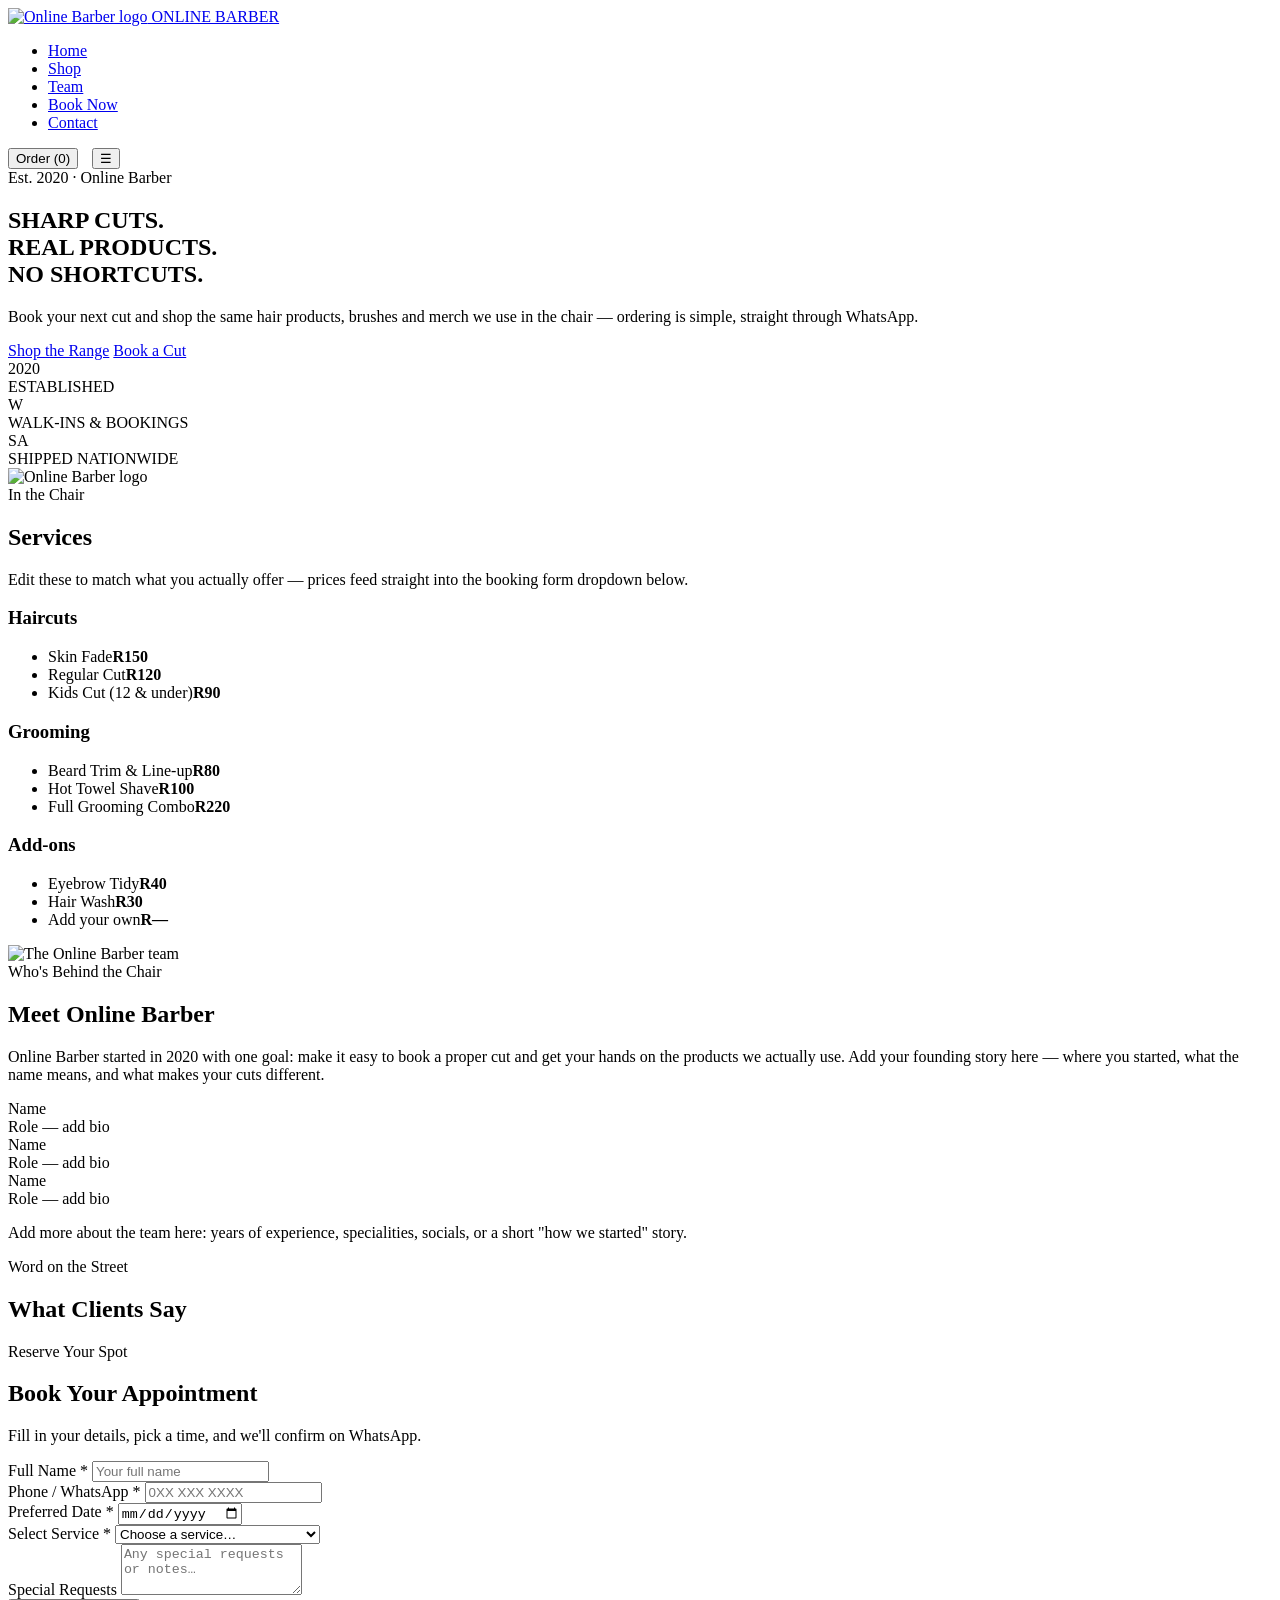
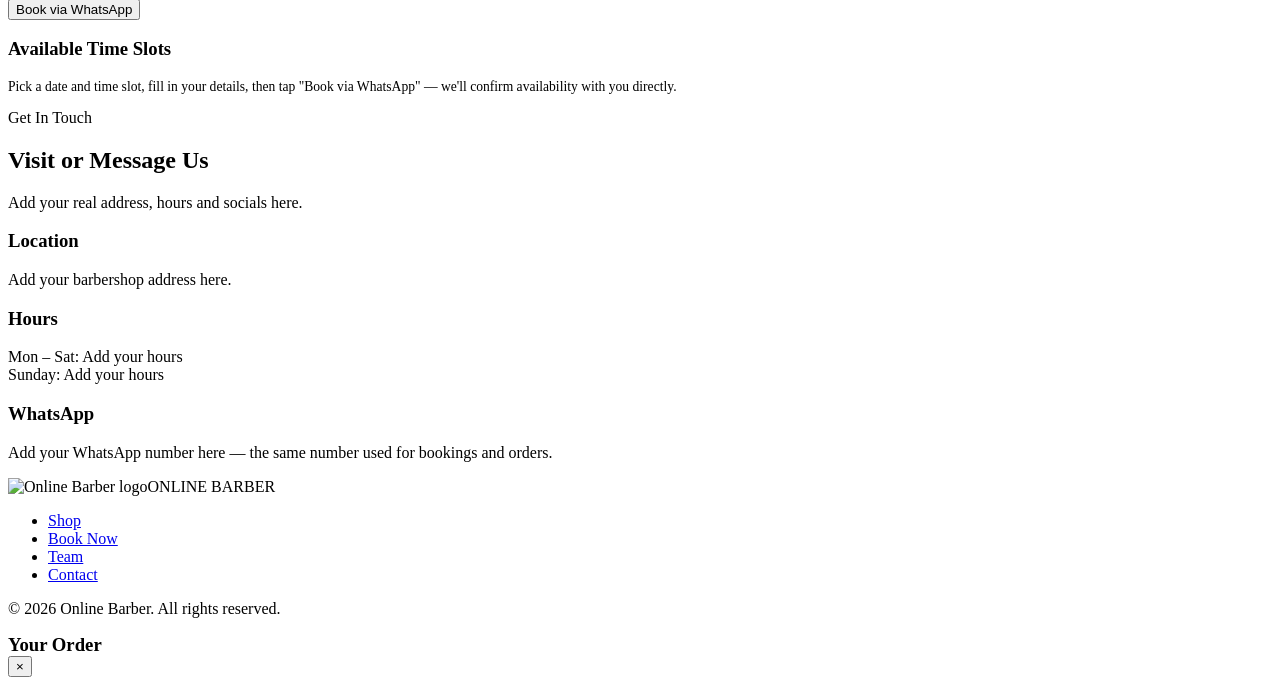
==== index.html @ d15cefd6 "Add files via upload" ====
<!DOCTYPE html>
<html lang="en">
<head>
<meta charset="UTF-8">
<meta name="viewport" content="width=device-width, initial-scale=1.0">
<title>Online Barber — Cuts, Grooming Products &amp; Merch</title>
<meta name="description" content="Online Barber — book a cut, shop hair products, brushes and merch. Est. 2020.">
<link rel="icon" href="assets/images/online-barber-logo.webp">
<link rel="preconnect" href="https://fonts.googleapis.com">
<link href="https://fonts.googleapis.com/css2?family=Bebas+Neue&family=Oswald:wght@400;500;600&family=Inter:wght@400;500&display=swap" rel="stylesheet">
<link rel="stylesheet" href="assets/css/style.css">
</head>
<body>

<!-- NAV -->
<nav class="navbar">
  <div class="wrap">
    <a href="index.html" class="brand">
      <img src="assets/images/online-barber-logo.webp" alt="Online Barber logo">
      ONLINE BARBER
    </a>
    <ul class="nav-links" id="navLinks">
      <li><a href="index.html#home">Home</a></li>
      <li><a href="shop.html">Shop</a></li>
      <li><a href="index.html#team">Team</a></li>
      <li><a href="index.html#booking">Book Now</a></li>
      <li><a href="index.html#contact">Contact</a></li>
    </ul>
    <div style="display:flex; align-items:center; gap:14px;">
      <button class="nav-cart" id="openCartBtn">Order (<span class="cart-count">0</span>)</button>
      <button class="nav-toggle" id="navToggle" aria-label="Menu">☰</button>
    </div>
  </div>
</nav>

<!-- HERO -->
<section id="home" class="hero">
  <div class="wrap">
    <div class="hero-copy">
      <span class="eyebrow">Est. 2020 · Online Barber</span>
      <h1>SHARP CUTS.<br>REAL PRODUCTS.<br>NO SHORTCUTS.</h1>
      <p class="lead">Book your next cut and shop the same hair products, brushes and merch we use in the chair — ordering is simple, straight through WhatsApp.</p>
      <div class="hero-actions">
        <a href="shop.html" class="btn btn-primary">Shop the Range</a>
        <a href="#booking" class="btn">Book a Cut</a>
      </div>
      <div class="hero-badge-row">
        <div class="hero-badge"><div class="num">2020</div>ESTABLISHED</div>
        <div class="hero-badge"><div class="num">W</div>WALK-INS &amp; BOOKINGS</div>
        <div class="hero-badge"><div class="num">SA</div>SHIPPED NATIONWIDE</div>
      </div>
    </div>
    <div class="hero-visual">
      <img src="assets/images/online-barber-logo.webp" alt="Online Barber logo">
    </div>
  </div>
</section>

<div class="pole-divider"></div>

<!-- SERVICES -->
<section id="services">
  <div class="wrap">
    <div class="section-head">
      <span class="eyebrow">In the Chair</span>
      <h2>Services</h2>
      <p>Edit these to match what you actually offer — prices feed straight into the booking form dropdown below.</p>
    </div>
    <div class="card-grid">
      <div class="service-card">
        <h3>Haircuts</h3>
        <ul>
          <li><span>Skin Fade</span><strong>R150</strong></li>
          <li><span>Regular Cut</span><strong>R120</strong></li>
          <li><span>Kids Cut (12 &amp; under)</span><strong>R90</strong></li>
        </ul>
      </div>
      <div class="service-card">
        <h3>Grooming</h3>
        <ul>
          <li><span>Beard Trim &amp; Line-up</span><strong>R80</strong></li>
          <li><span>Hot Towel Shave</span><strong>R100</strong></li>
          <li><span>Full Grooming Combo</span><strong>R220</strong></li>
        </ul>
      </div>
      <div class="service-card">
        <h3>Add-ons</h3>
        <ul>
          <li><span>Eyebrow Tidy</span><strong>R40</strong></li>
          <li><span>Hair Wash</span><strong>R30</strong></li>
          <li><span>Add your own</span><strong>R—</strong></li>
        </ul>
      </div>
    </div>
  </div>
</section>

<div class="pole-divider thin"></div>

<!-- ABOUT / TEAM -->
<section id="team">
  <div class="wrap">
    <div class="team-grid">
      <div class="team-photo-wrap">
        <img src="assets/images/team-photo.jpg" alt="The Online Barber team">
      </div>
      <div>
        <span class="eyebrow">Who's Behind the Chair</span>
        <h2>Meet Online Barber</h2>
        <p>Online Barber started in 2020 with one goal: make it easy to book a proper cut and get your hands on the products we actually use. Add your founding story here — where you started, what the name means, and what makes your cuts different.</p>
        <div class="founder-slots">
          <div class="founder-slot">Name<br>Role — add bio</div>
          <div class="founder-slot">Name<br>Role — add bio</div>
          <div class="founder-slot">Name<br>Role — add bio</div>
        </div>
        <p class="team-note">Add more about the team here: years of experience, specialities, socials, or a short "how we started" story.</p>
      </div>
    </div>
  </div>
</section>

<div class="pole-divider"></div>

<!-- TESTIMONIALS -->
<section id="testimonials">
  <div class="wrap">
    <div class="section-head center">
      <span class="eyebrow">Word on the Street</span>
      <h2>What Clients Say</h2>
    </div>
    <div class="card-grid" id="testimonialGrid"></div>
  </div>
</section>

<!-- BOOKING -->
<section id="booking" class="booking">
  <div class="wrap">
    <div class="section-head center">
      <span class="eyebrow">Reserve Your Spot</span>
      <h2>Book Your Appointment</h2>
      <p>Fill in your details, pick a time, and we'll confirm on WhatsApp.</p>
    </div>
    <div class="booking-form-container">
      <form id="bookingForm" class="booking-form">
        <div class="form-row">
          <label for="name">Full Name *</label>
          <input type="text" id="name" name="name" placeholder="Your full name" required>
        </div>
        <div class="two-col">
          <div class="form-row">
            <label for="phone">Phone / WhatsApp *</label>
            <input type="tel" id="phone" name="phone" placeholder="0XX XXX XXXX" required>
          </div>
          <div class="form-row">
            <label for="date">Preferred Date *</label>
            <input type="date" id="date" name="date" required>
          </div>
        </div>
        <div class="form-row">
          <label for="service">Select Service *</label>
          <select id="service" name="service" required>
            <option value="">Choose a service…</option>
            <option value="skin-fade">Skin Fade — R150</option>
            <option value="regular-cut">Regular Cut — R120</option>
            <option value="kids-cut">Kids Cut — R90</option>
            <option value="beard-trim">Beard Trim &amp; Line-up — R80</option>
            <option value="hot-towel-shave">Hot Towel Shave — R100</option>
            <option value="full-grooming">Full Grooming Combo — R220</option>
          </select>
        </div>
        <div class="form-row">
          <label for="notes">Special Requests</label>
          <textarea id="notes" name="notes" rows="3" placeholder="Any special requests or notes…"></textarea>
        </div>
        <button type="submit" class="btn btn-primary btn-block">Book via WhatsApp</button>
      </form>

      <div>
        <h3>Available Time Slots</h3>
        <div id="slotsContainer" class="slots-grid"></div>
        <p style="font-size:0.85rem; color:var(--smoke); margin-top:16px;">Pick a date and time slot, fill in your details, then tap "Book via WhatsApp" — we'll confirm availability with you directly.</p>
      </div>
    </div>
  </div>
</section>

<div class="pole-divider thin"></div>

<!-- CONTACT -->
<section id="contact">
  <div class="wrap">
    <div class="section-head center">
      <span class="eyebrow">Get In Touch</span>
      <h2>Visit or Message Us</h2>
      <p>Add your real address, hours and socials here.</p>
    </div>
    <div class="card-grid">
      <div class="service-card">
        <h3>Location</h3>
        <p>Add your barbershop address here.</p>
      </div>
      <div class="service-card">
        <h3>Hours</h3>
        <p>Mon – Sat: Add your hours<br>Sunday: Add your hours</p>
      </div>
      <div class="service-card">
        <h3>WhatsApp</h3>
        <p>Add your WhatsApp number here — the same number used for bookings and orders.</p>
      </div>
    </div>
  </div>
</section>

<footer>
  <div class="wrap">
    <div class="footer-grid">
      <div class="brand"><img src="assets/images/online-barber-logo.webp" alt="Online Barber logo" style="height:34px;width:34px;">ONLINE BARBER</div>
      <ul class="nav-links" style="position:static;">
        <li><a href="shop.html">Shop</a></li>
        <li><a href="#booking">Book Now</a></li>
        <li><a href="#team">Team</a></li>
        <li><a href="#contact">Contact</a></li>
      </ul>
    </div>
    <p class="footer-copy">© 2026 Online Barber. All rights reserved.</p>
  </div>
</footer>

<!-- CART DRAWER (shared across pages) -->
<div class="cart-overlay" id="cartOverlay"></div>
<div class="cart-drawer" id="cartDrawer">
  <div class="cart-header">
    <h3 style="margin:0;">Your Order</h3>
    <button class="cart-close" id="cartCloseBtn">&times;</button>
  </div>
  <div class="cart-items" id="cartItems"></div>
  <div class="cart-footer" id="cartFooter" style="display:none;">
    <div class="cart-total"><span>Total</span><span id="cartTotalValue">R0</span></div>
    <button class="btn btn-primary btn-block" id="checkoutBtn">Send Order via WhatsApp</button>
  </div>
</div>

<script src="assets/js/cart.js"></script>
<script src="assets/js/booking.js"></script>
<script src="assets/js/testimonials.js"></script>
</body>
</html>
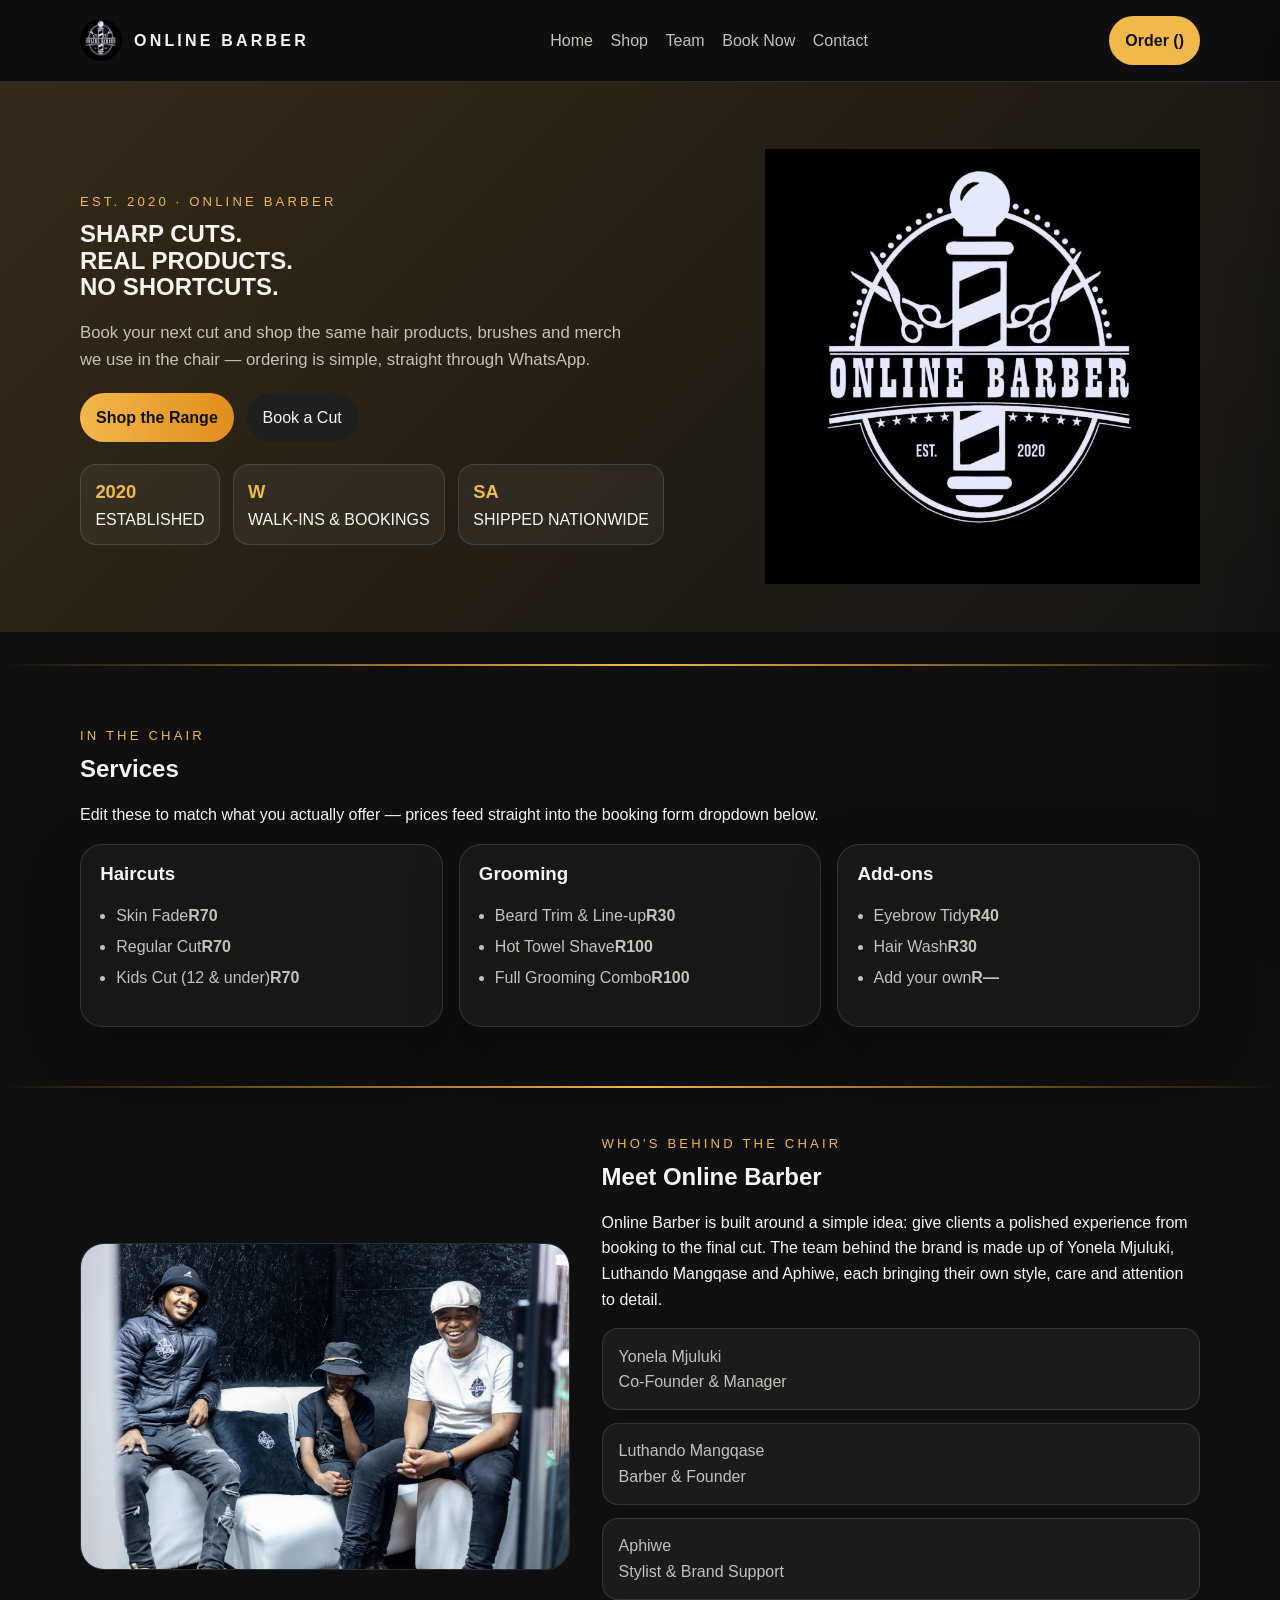
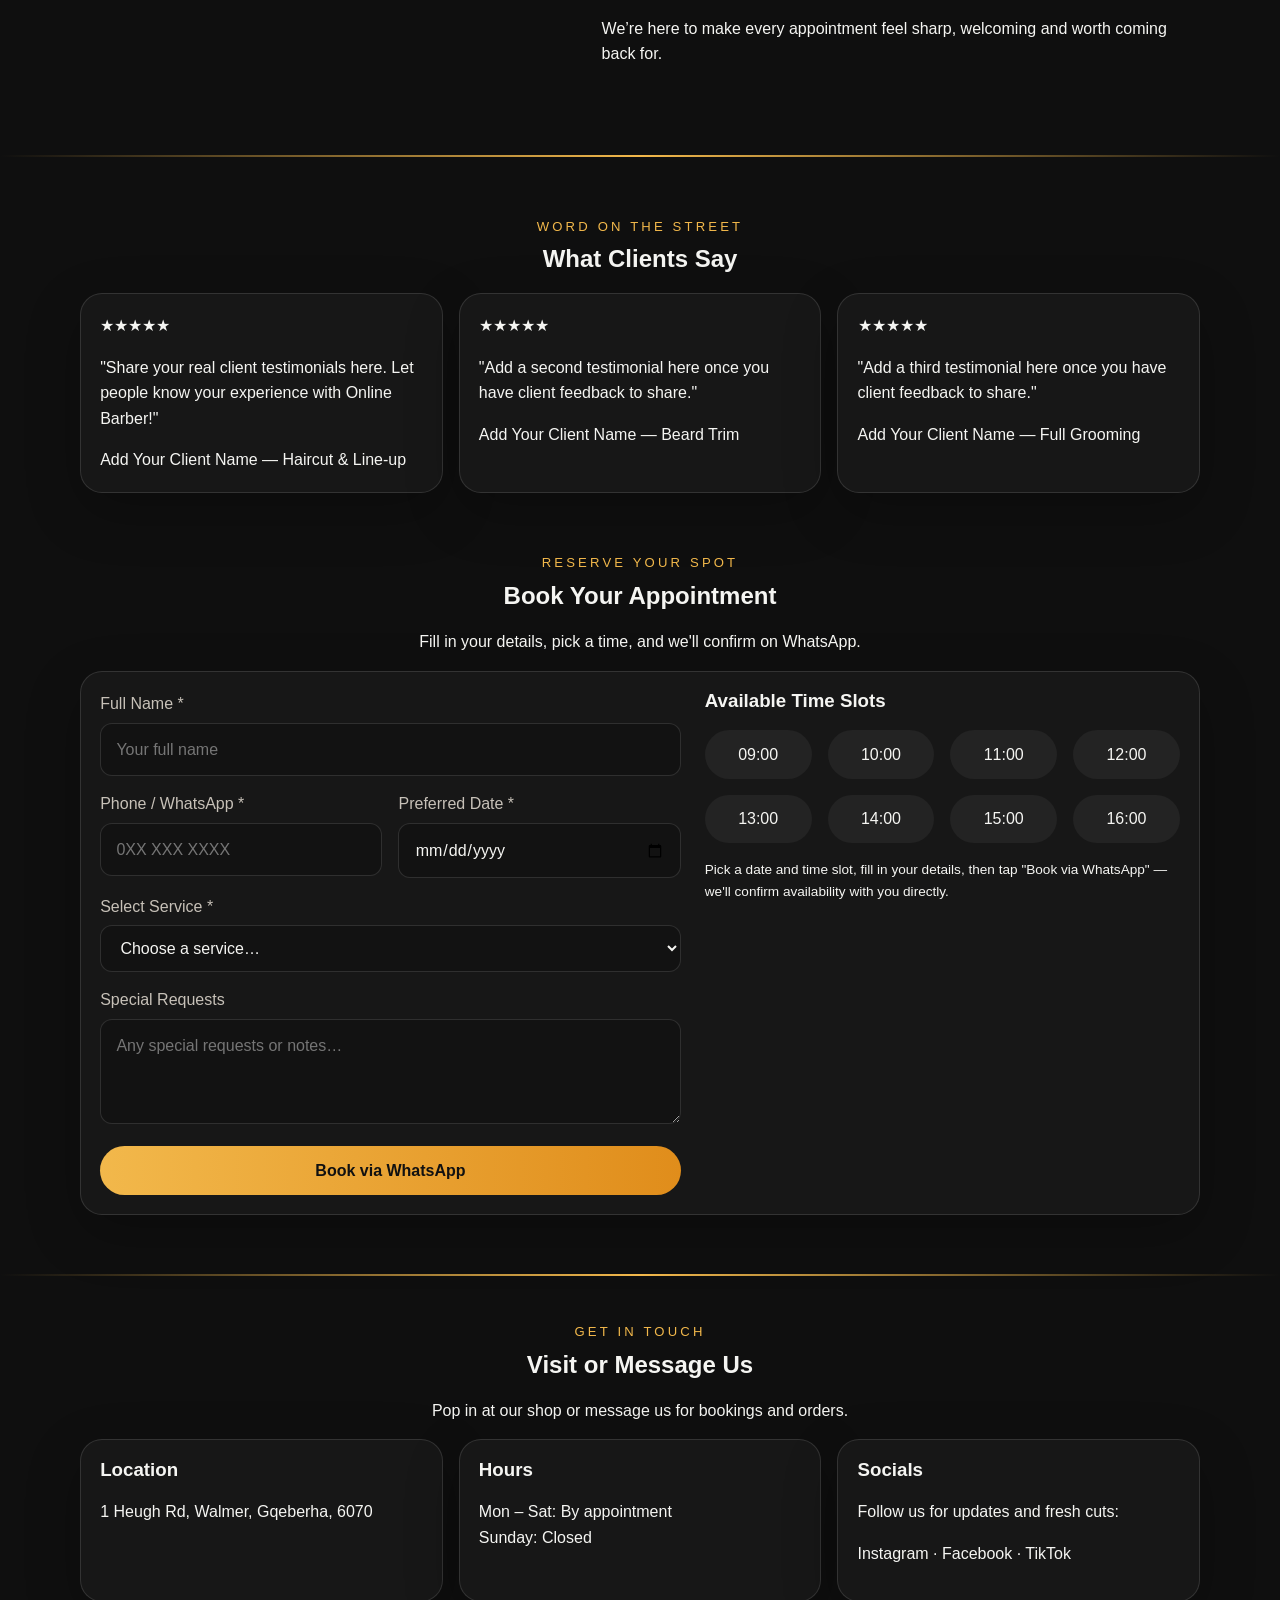
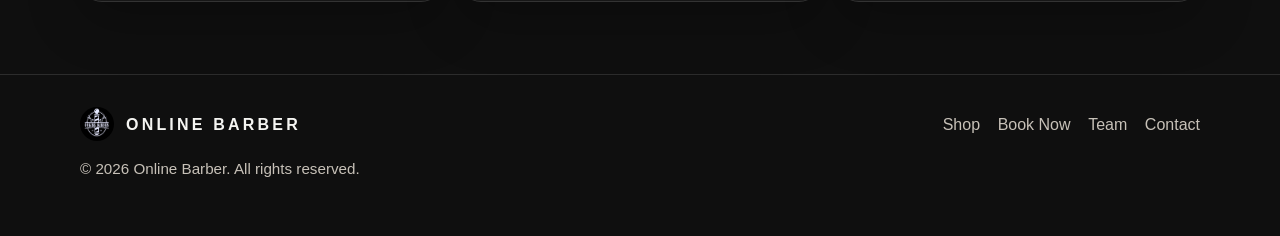
==== commit 525f220b: "Add booking flow and publish site assets" ====
--- a/index.html
+++ b/index.html
@@ -5,26 +5,26 @@
 <meta name="viewport" content="width=device-width, initial-scale=1.0">
 <title>Online Barber — Cuts, Grooming Products &amp; Merch</title>
 <meta name="description" content="Online Barber — book a cut, shop hair products, brushes and merch. Est. 2020.">
-<link rel="icon" href="assets/images/online-barber-logo.webp">
+<link rel="icon" href="./assets/images/online-barber-logo.webp">
 <link rel="preconnect" href="https://fonts.googleapis.com">
 <link href="https://fonts.googleapis.com/css2?family=Bebas+Neue&family=Oswald:wght@400;500;600&family=Inter:wght@400;500&display=swap" rel="stylesheet">
-<link rel="stylesheet" href="assets/css/style.css">
+<link rel="stylesheet" href="./assets/css/style.css">
 </head>
 <body>
 
 <!-- NAV -->
 <nav class="navbar">
   <div class="wrap">
-    <a href="index.html" class="brand">
-      <img src="assets/images/online-barber-logo.webp" alt="Online Barber logo">
+    <a href="./index.html" class="brand">
+      <img src="./assets/images/online-barber-logo.webp" alt="Online Barber logo">
       ONLINE BARBER
     </a>
     <ul class="nav-links" id="navLinks">
-      <li><a href="index.html#home">Home</a></li>
-      <li><a href="shop.html">Shop</a></li>
-      <li><a href="index.html#team">Team</a></li>
-      <li><a href="index.html#booking">Book Now</a></li>
-      <li><a href="index.html#contact">Contact</a></li>
+      <li><a href="./index.html#home">Home</a></li>
+      <li><a href="./shop.html">Shop</a></li>
+      <li><a href="./index.html#team">Team</a></li>
+      <li><a href="./index.html#booking">Book Now</a></li>
+      <li><a href="./index.html#contact">Contact</a></li>
     </ul>
     <div style="display:flex; align-items:center; gap:14px;">
       <button class="nav-cart" id="openCartBtn">Order (<span class="cart-count">0</span>)</button>
@@ -41,7 +41,7 @@
       <h1>SHARP CUTS.<br>REAL PRODUCTS.<br>NO SHORTCUTS.</h1>
       <p class="lead">Book your next cut and shop the same hair products, brushes and merch we use in the chair — ordering is simple, straight through WhatsApp.</p>
       <div class="hero-actions">
-        <a href="shop.html" class="btn btn-primary">Shop the Range</a>
+        <a href="./shop.html" class="btn btn-primary">Shop the Range</a>
         <a href="#booking" class="btn">Book a Cut</a>
       </div>
       <div class="hero-badge-row">
@@ -51,7 +51,7 @@
       </div>
     </div>
     <div class="hero-visual">
-      <img src="assets/images/online-barber-logo.webp" alt="Online Barber logo">
+      <img src="./assets/images/online-barber-logo.webp" alt="Online Barber logo">
     </div>
   </div>
 </section>
@@ -70,17 +70,17 @@
       <div class="service-card">
         <h3>Haircuts</h3>
         <ul>
-          <li><span>Skin Fade</span><strong>R150</strong></li>
-          <li><span>Regular Cut</span><strong>R120</strong></li>
-          <li><span>Kids Cut (12 &amp; under)</span><strong>R90</strong></li>
+          <li><span>Skin Fade</span><strong>R70</strong></li>
+          <li><span>Regular Cut</span><strong>R70</strong></li>
+          <li><span>Kids Cut (12 &amp; under)</span><strong>R70</strong></li>
         </ul>
       </div>
       <div class="service-card">
         <h3>Grooming</h3>
         <ul>
-          <li><span>Beard Trim &amp; Line-up</span><strong>R80</strong></li>
+          <li><span>Beard Trim &amp; Line-up</span><strong>R30</strong></li>
           <li><span>Hot Towel Shave</span><strong>R100</strong></li>
-          <li><span>Full Grooming Combo</span><strong>R220</strong></li>
+          <li><span>Full Grooming Combo</span><strong>R100</strong></li>
         </ul>
       </div>
       <div class="service-card">
@@ -102,18 +102,18 @@
   <div class="wrap">
     <div class="team-grid">
       <div class="team-photo-wrap">
-        <img src="assets/images/team-photo.jpg" alt="The Online Barber team">
+        <img src="./assets/images/team-photo.jpg" alt="The Online Barber team">
       </div>
       <div>
         <span class="eyebrow">Who's Behind the Chair</span>
         <h2>Meet Online Barber</h2>
-        <p>Online Barber started in 2020 with one goal: make it easy to book a proper cut and get your hands on the products we actually use. Add your founding story here — where you started, what the name means, and what makes your cuts different.</p>
+        <p>Online Barber is built around a simple idea: give clients a polished experience from booking to the final cut. The team behind the brand is made up of Yonela Mjuluki, Luthando Mangqase and Aphiwe, each bringing their own style, care and attention to detail.</p>
         <div class="founder-slots">
-          <div class="founder-slot">Name<br>Role — add bio</div>
-          <div class="founder-slot">Name<br>Role — add bio</div>
-          <div class="founder-slot">Name<br>Role — add bio</div>
-        </div>
-        <p class="team-note">Add more about the team here: years of experience, specialities, socials, or a short "how we started" story.</p>
+          <div class="founder-slot">Yonela Mjuluki<br>Co-Founder &amp; Manager</div>
+          <div class="founder-slot">Luthando Mangqase<br>Barber &amp; Founder</div>
+          <div class="founder-slot">Aphiwe<br>Stylist &amp; Brand Support</div>
+        </div>
+        <p class="team-note">We’re here to make every appointment feel sharp, welcoming and worth coming back for.</p>
       </div>
     </div>
   </div>
@@ -160,12 +160,12 @@
           <label for="service">Select Service *</label>
           <select id="service" name="service" required>
             <option value="">Choose a service…</option>
-            <option value="skin-fade">Skin Fade — R150</option>
-            <option value="regular-cut">Regular Cut — R120</option>
-            <option value="kids-cut">Kids Cut — R90</option>
-            <option value="beard-trim">Beard Trim &amp; Line-up — R80</option>
+            <option value="skin-fade">Skin Fade — R70</option>
+            <option value="regular-cut">Regular Cut — R70</option>
+            <option value="kids-cut">Kids Cut — R70</option>
+            <option value="beard-trim">Beard Trim &amp; Line-up — R30</option>
             <option value="hot-towel-shave">Hot Towel Shave — R100</option>
-            <option value="full-grooming">Full Grooming Combo — R220</option>
+            <option value="full-grooming">Full Grooming Combo — R100</option>
           </select>
         </div>
         <div class="form-row">
@@ -192,20 +192,21 @@
     <div class="section-head center">
       <span class="eyebrow">Get In Touch</span>
       <h2>Visit or Message Us</h2>
-      <p>Add your real address, hours and socials here.</p>
+      <p>Pop in at our shop or message us for bookings and orders.</p>
     </div>
     <div class="card-grid">
       <div class="service-card">
         <h3>Location</h3>
-        <p>Add your barbershop address here.</p>
+        <p>1 Heugh Rd, Walmer, Gqeberha, 6070</p>
       </div>
       <div class="service-card">
         <h3>Hours</h3>
-        <p>Mon – Sat: Add your hours<br>Sunday: Add your hours</p>
-      </div>
-      <div class="service-card">
-        <h3>WhatsApp</h3>
-        <p>Add your WhatsApp number here — the same number used for bookings and orders.</p>
+        <p>Mon – Sat: By appointment<br>Sunday: Closed</p>
+      </div>
+      <div class="service-card">
+        <h3>Socials</h3>
+        <p>Follow us for updates and fresh cuts:</p>
+        <p><a href="#" target="_blank" rel="noopener noreferrer">Instagram</a> · <a href="#" target="_blank" rel="noopener noreferrer">Facebook</a> · <a href="#" target="_blank" rel="noopener noreferrer">TikTok</a></p>
       </div>
     </div>
   </div>
@@ -214,9 +215,11 @@
 <footer>
   <div class="wrap">
     <div class="footer-grid">
-      <div class="brand"><img src="assets/images/online-barber-logo.webp" alt="Online Barber logo" style="height:34px;width:34px;">ONLINE BARBER</div>
+      <div class="brand">
+        <img src="./assets/images/online-barber-logo.webp" alt="Online Barber logo" style="height:34px;width:34px;">ONLINE BARBER
+      </div>
       <ul class="nav-links" style="position:static;">
-        <li><a href="shop.html">Shop</a></li>
+        <li><a href="./shop.html">Shop</a></li>
         <li><a href="#booking">Book Now</a></li>
         <li><a href="#team">Team</a></li>
         <li><a href="#contact">Contact</a></li>
@@ -240,8 +243,8 @@
   </div>
 </div>
 
-<script src="assets/js/cart.js"></script>
-<script src="assets/js/booking.js"></script>
-<script src="assets/js/testimonials.js"></script>
+<script src="./assets/js/cart.js"></script>
+<script src="./assets/js/booking.js"></script>
+<script src="./assets/js/testimonials.js"></script>
 </body>
 </html>
--- a/assets/css/style.css
+++ b/assets/css/style.css
@@ -0,0 +1,204 @@
+:root {
+  --bg: #0f0f0f;
+  --panel: #171717;
+  --panel-2: #1f1f1f;
+  --text: #f5f5f2;
+  --muted: #c7c1b8;
+  --accent: #f2b84b;
+  --accent-2: #e08d1b;
+  --line: rgba(255,255,255,0.12);
+  --shadow: 0 18px 55px rgba(0,0,0,0.24);
+}
+
+* { box-sizing: border-box; }
+body {
+  margin: 0;
+  font-family: Inter, Arial, sans-serif;
+  background: var(--bg);
+  color: var(--text);
+  line-height: 1.6;
+}
+a { color: inherit; text-decoration: none; }
+img { max-width: 100%; display: block; }
+button, input, select, textarea {
+  font: inherit;
+}
+.wrap {
+  width: min(1120px, calc(100% - 2rem));
+  margin: 0 auto;
+}
+.navbar {
+  position: sticky;
+  top: 0;
+  z-index: 20;
+  background: rgba(15,15,15,0.95);
+  border-bottom: 1px solid var(--line);
+  backdrop-filter: blur(10px);
+}
+.navbar .wrap {
+  display: flex;
+  align-items: center;
+  justify-content: space-between;
+  gap: 1rem;
+  padding: 1rem 0;
+}
+.brand {
+  display: inline-flex;
+  align-items: center;
+  gap: 0.75rem;
+  font-weight: 700;
+  letter-spacing: 0.2em;
+}
+.brand img {
+  width: 42px;
+  height: 42px;
+  border-radius: 50%;
+}
+.nav-links {
+  display: flex;
+  gap: 1.1rem;
+  list-style: none;
+  padding: 0;
+  margin: 0;
+}
+.nav-links a { color: var(--muted); }
+.nav-links a:hover { color: var(--text); }
+.nav-cart, .nav-toggle, .btn, .slot-btn, .shop-tab, .size-chip, .cart-close, .cart-remove {
+  border: 0;
+  cursor: pointer;
+}
+.nav-cart, .btn, .slot-btn, .shop-tab, .size-chip {
+  background: var(--panel-2);
+  color: var(--text);
+  border-radius: 999px;
+  padding: 0.72rem 1rem;
+}
+.nav-cart { background: var(--accent); color: #111; font-weight: 700; }
+.nav-toggle { display: none; background: transparent; color: var(--text); font-size: 1.25rem; }
+.hero {
+  padding: 4.2rem 0 3rem;
+  background: linear-gradient(135deg, rgba(242,184,75,0.16), rgba(255,255,255,0.02));
+}
+.hero .wrap {
+  display: grid;
+  grid-template-columns: 1.2fr 0.8fr;
+  gap: 2rem;
+  align-items: center;
+}
+.eyebrow {
+  display: inline-block;
+  text-transform: uppercase;
+  letter-spacing: 0.24em;
+  color: var(--accent);
+  font-size: 0.82rem;
+  margin-bottom: 0.6rem;
+}
+h1, h2, h3 { line-height: 1.1; margin-top: 0; }
+.lead { font-size: 1.05rem; color: var(--muted); max-width: 60ch; }
+.hero-actions {
+  display: flex;
+  flex-wrap: wrap;
+  gap: 0.8rem;
+  margin: 1.2rem 0 1.4rem;
+}
+.btn-primary { background: linear-gradient(90deg, var(--accent), var(--accent-2)); color: #111; font-weight: 700; }
+.hero-badge-row {
+  display: flex;
+  flex-wrap: wrap;
+  gap: 0.8rem;
+}
+.hero-badge {
+  background: rgba(255,255,255,0.05);
+  border: 1px solid var(--line);
+  border-radius: 16px;
+  padding: 0.75rem 0.9rem;
+  min-width: 120px;
+}
+.hero-badge .num { font-size: 1.15rem; font-weight: 700; color: var(--accent); }
+.pole-divider {
+  height: 2px;
+  background: linear-gradient(90deg, transparent, var(--accent), transparent);
+  margin: 2rem 0 2.5rem;
+}
+.pole-divider.thin { margin: 1.2rem 0 1.6rem; }
+section { padding: 1rem 0 2.5rem; }
+.section-head.center { text-align: center; }
+.card-grid, .shop-tabs, .slots-grid {
+  display: grid;
+  gap: 1rem;
+}
+.card-grid { grid-template-columns: repeat(3, minmax(0,1fr)); }
+.service-card, .testimonial-card, .product-card, .booking-form-container, .cart-drawer {
+  background: var(--panel);
+  border: 1px solid var(--line);
+  border-radius: 22px;
+  padding: 1.2rem;
+  box-shadow: var(--shadow);
+}
+.service-card ul { padding-left: 1rem; color: var(--muted); }
+.service-card li { margin-bottom: 0.35rem; }
+.team-grid { display: grid; grid-template-columns: 0.9fr 1.1fr; gap: 2rem; align-items: center; }
+.team-photo-wrap img { border-radius: 24px; border: 1px solid var(--line); }
+.founder-slots { display: grid; gap: 0.8rem; margin: 1rem 0; }
+.founder-slot { background: rgba(255,255,255,0.05); border: 1px solid var(--line); border-radius: 16px; padding: 0.9rem 1rem; color: var(--muted); }
+.booking-form-container { display: grid; grid-template-columns: 1.1fr 0.9fr; gap: 1.5rem; }
+.booking-form .form-row { margin-bottom: 0.95rem; }
+.booking-form label { display: block; margin-bottom: 0.4rem; color: var(--muted); }
+.booking-form input, .booking-form select, .booking-form textarea {
+  width: 100%;
+  padding: 0.8rem 0.95rem;
+  border-radius: 12px;
+  border: 1px solid var(--line);
+  background: #121212;
+  color: var(--text);
+}
+.two-col { display: grid; grid-template-columns: 1fr 1fr; gap: 1rem; }
+.btn-block { display: block; width: 100%; }
+.btn-sm { padding: 0.6rem 0.9rem; }
+.slots-grid { grid-template-columns: repeat(4, minmax(0,1fr)); }
+.slot-btn { background: rgba(255,255,255,0.05); color: var(--text); }
+.slot-btn.selected, .shop-tab.active, .size-chip.active { background: var(--accent); color: #111; }
+.shop-tabs { grid-template-columns: repeat(3, minmax(0,1fr)); margin-bottom: 1rem; }
+.product-card { display: flex; flex-direction: column; gap: 0.8rem; }
+.product-media img { border-radius: 16px; aspect-ratio: 1/1; object-fit: cover; }
+.stock-tag { display: inline-block; width: max-content; padding: 0.35rem 0.6rem; border-radius: 999px; background: rgba(255,255,255,0.08); font-size: 0.8rem; color: var(--muted); }
+.stock-tag.out { background: rgba(255,0,0,0.16); color: #ff9b9b; }
+.product-name { font-weight: 700; font-size: 1.1rem; }
+.product-desc { color: var(--muted); margin: 0; }
+.size-row { display: flex; flex-wrap: wrap; gap: 0.4rem; }
+.size-chip { padding: 0.45rem 0.65rem; background: rgba(255,255,255,0.08); }
+.product-price { font-weight: 700; color: var(--accent); font-size: 1.1rem; }
+.cart-overlay {
+  position: fixed; inset: 0; background: rgba(0,0,0,0.45); opacity: 0; pointer-events: none; transition: opacity .2s ease;
+}
+.cart-overlay.open { opacity: 1; pointer-events: auto; }
+.cart-drawer {
+  position: fixed; top: 0; right: 0; width: min(420px, 100%); height: 100%; border-radius: 0; transform: translateX(100%); transition: transform .2s ease; z-index: 40;
+}
+.cart-drawer.open { transform: translateX(0); }
+.cart-header { display: flex; justify-content: space-between; align-items: center; margin-bottom: 0.8rem; }
+.cart-close { background: none; color: var(--text); font-size: 1.35rem; }
+.cart-item { display: flex; gap: 0.8rem; align-items: center; margin-bottom: 0.8rem; padding-bottom: 0.8rem; border-bottom: 1px solid var(--line); }
+.cart-item img { width: 70px; height: 70px; object-fit: cover; border-radius: 12px; }
+.cart-item-name { font-weight: 700; }
+.cart-item-meta { color: var(--muted); font-size: 0.95rem; }
+.cart-remove { background: none; color: var(--accent); padding: 0; margin-top: 0.35rem; }
+.cart-total { display: flex; justify-content: space-between; margin: 1rem 0; font-weight: 700; }
+.toast {
+  position: fixed; bottom: 1.1rem; left: 50%; transform: translateX(-50%) translateY(100%); opacity: 0; pointer-events: none; background: #121212; color: var(--text); border: 1px solid var(--line); padding: 0.8rem 1rem; border-radius: 999px; transition: all .2s ease; z-index: 50;
+}
+.toast.show { opacity: 1; transform: translateX(-50%) translateY(0); }
+footer { padding: 2rem 0 2.5rem; border-top: 1px solid var(--line); margin-top: 2rem; }
+.footer-grid { display: flex; justify-content: space-between; align-items: center; gap: 1rem; }
+.footer-copy { color: var(--muted); font-size: 0.95rem; }
+@media (max-width: 900px) {
+  .hero .wrap, .team-grid, .booking-form-container, .card-grid { grid-template-columns: 1fr; }
+  .two-col { grid-template-columns: 1fr; }
+}
+@media (max-width: 700px) {
+  .nav-links { display: none; }
+  .nav-toggle { display: block; }
+  .nav-links.open { display: flex; position: absolute; top: 100%; right: 1rem; flex-direction: column; background: var(--panel); padding: 1rem; border: 1px solid var(--line); border-radius: 16px; }
+  .slots-grid, .shop-tabs { grid-template-columns: 1fr 1fr; }
+  .footer-grid { flex-direction: column; align-items: flex-start; }
+}
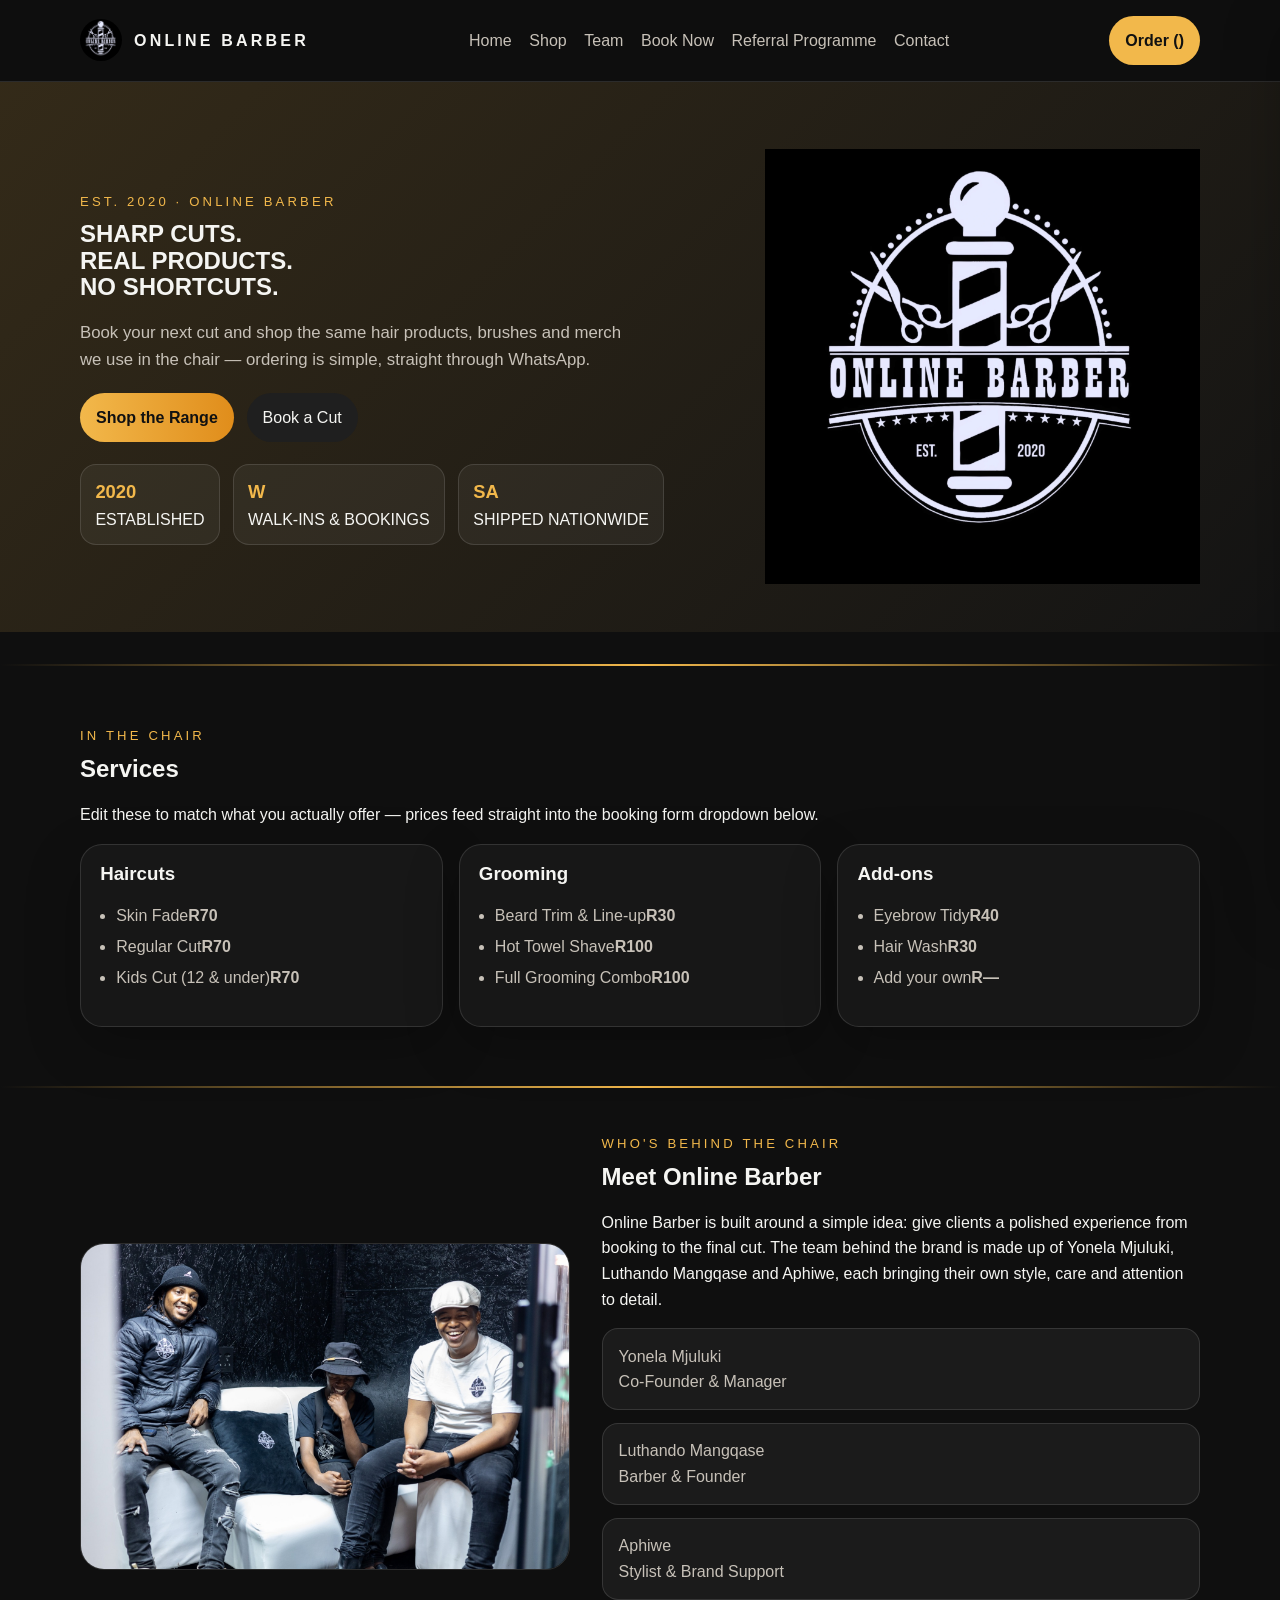
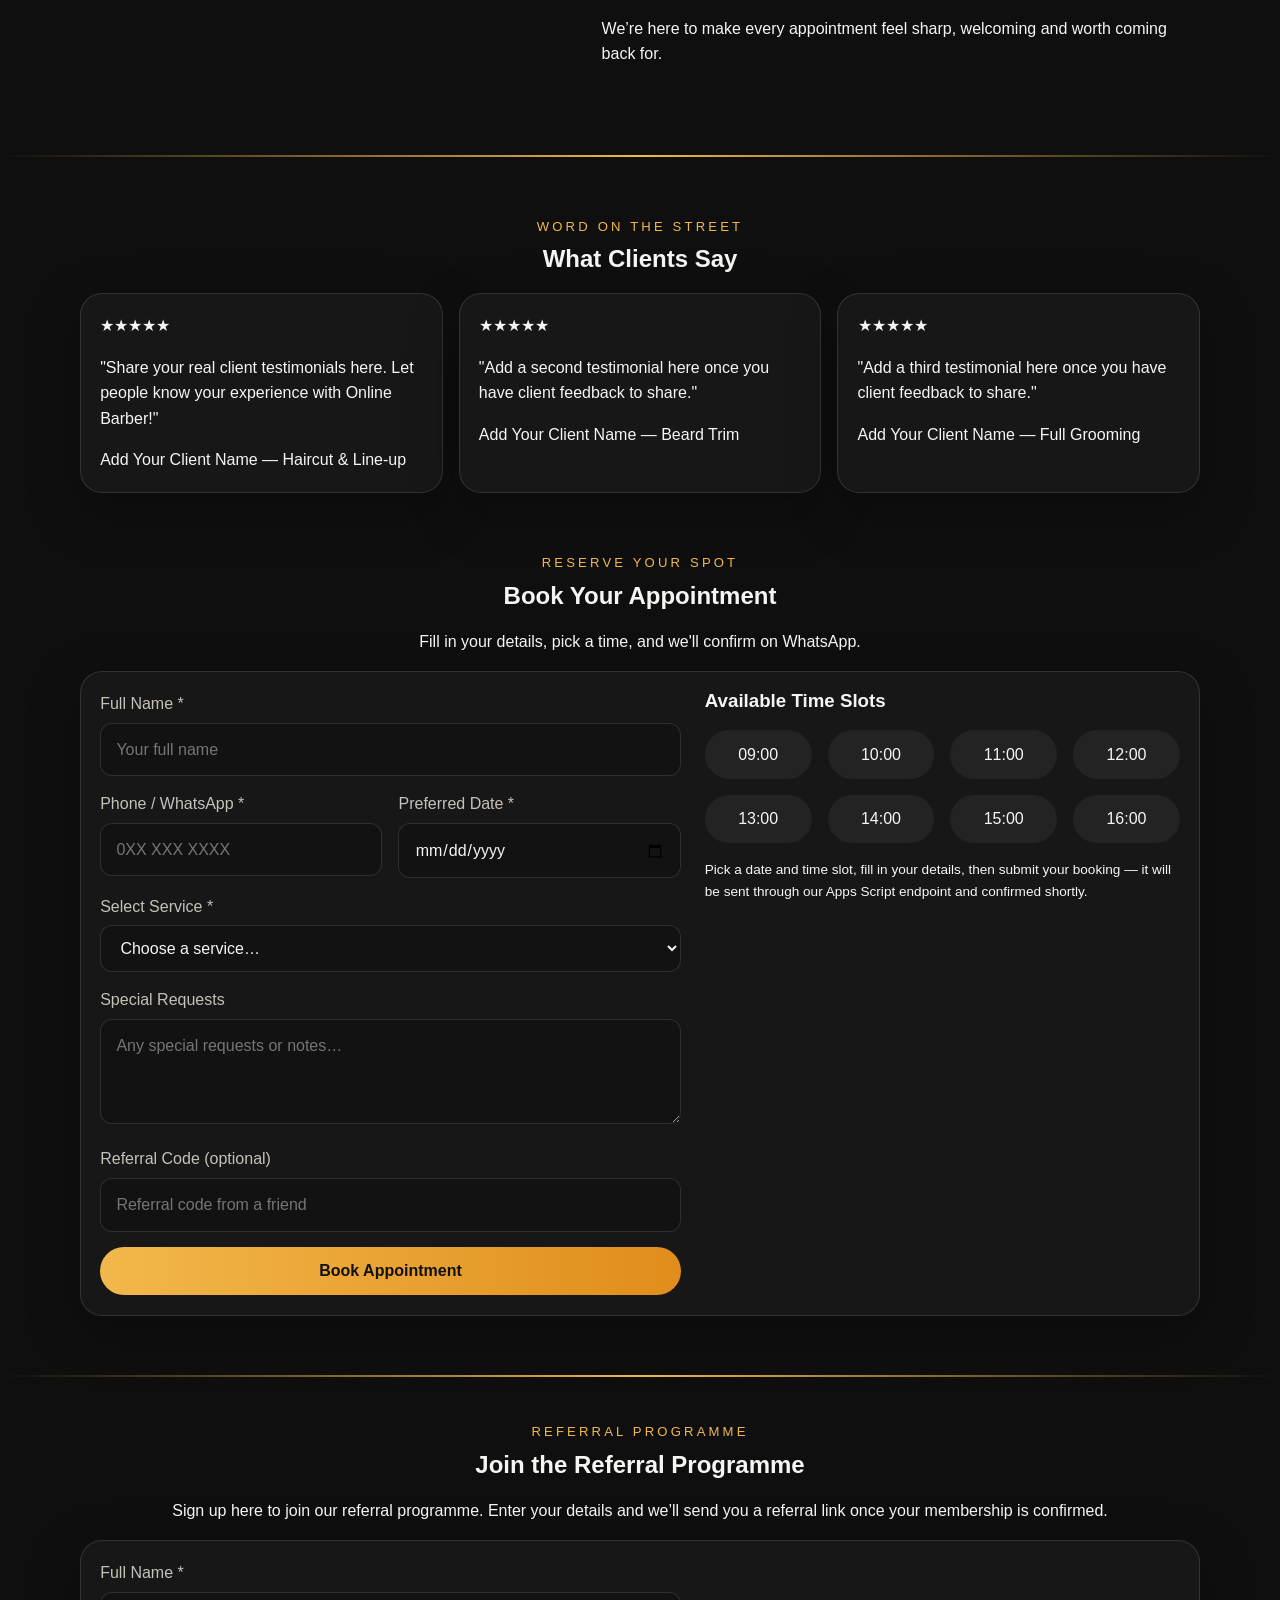
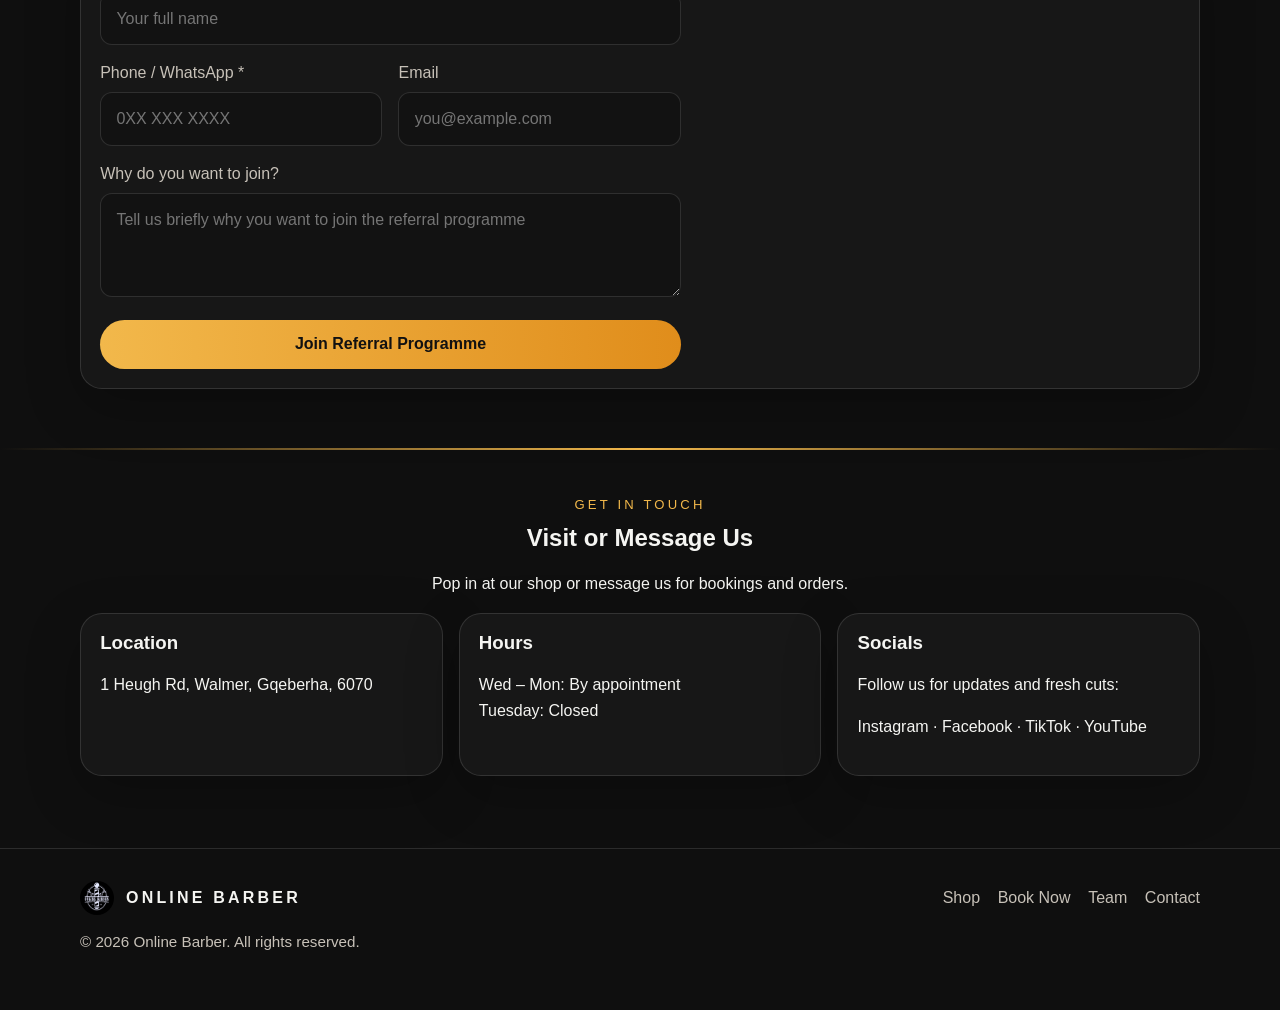
==== commit 54c3839d: "Update index.html added social icon links and changed closing date to tuesday" ====
--- a/index.html
+++ b/index.html
@@ -3,7 +3,7 @@
 <head>
 <meta charset="UTF-8">
 <meta name="viewport" content="width=device-width, initial-scale=1.0">
-<title>Online Barber — Cuts, Grooming Products &amp; Merch</title>
+<title> nline Barber — Cuts, Grooming Products &amp; Merch</title>
 <meta name="description" content="Online Barber — book a cut, shop hair products, brushes and merch. Est. 2020.">
 <link rel="icon" href="./assets/images/online-barber-logo.webp">
 <link rel="preconnect" href="https://fonts.googleapis.com">
@@ -24,6 +24,7 @@
       <li><a href="./shop.html">Shop</a></li>
       <li><a href="./index.html#team">Team</a></li>
       <li><a href="./index.html#booking">Book Now</a></li>
+      <li><a href="./index.html#referral">Referral Programme</a></li>
       <li><a href="./index.html#contact">Contact</a></li>
     </ul>
     <div style="display:flex; align-items:center; gap:14px;">
@@ -142,6 +143,7 @@
     </div>
     <div class="booking-form-container">
       <form id="bookingForm" class="booking-form">
+        <div id="bookingStatus" class="booking-status" role="status" aria-live="polite"></div>
         <div class="form-row">
           <label for="name">Full Name *</label>
           <input type="text" id="name" name="name" placeholder="Your full name" required>
@@ -172,14 +174,55 @@
           <label for="notes">Special Requests</label>
           <textarea id="notes" name="notes" rows="3" placeholder="Any special requests or notes…"></textarea>
         </div>
-        <button type="submit" class="btn btn-primary btn-block">Book via WhatsApp</button>
+        <div class="form-row">
+          <label for="referralCode">Referral Code (optional)</label>
+          <input type="text" id="referralCode" name="referralCode" placeholder="Referral code from a friend">
+        </div>
+        <button type="submit" class="btn btn-primary btn-block">Book Appointment</button>
       </form>
 
       <div>
         <h3>Available Time Slots</h3>
         <div id="slotsContainer" class="slots-grid"></div>
-        <p style="font-size:0.85rem; color:var(--smoke); margin-top:16px;">Pick a date and time slot, fill in your details, then tap "Book via WhatsApp" — we'll confirm availability with you directly.</p>
-      </div>
+        <p style="font-size:0.85rem; color:var(--smoke); margin-top:16px;">Pick a date and time slot, fill in your details, then submit your booking — it will be sent through our Apps Script endpoint and confirmed shortly.</p>
+      </div>
+    </div>
+  </div>
+</section>
+
+<div class="pole-divider thin"></div>
+
+<!-- REFERRAL PROGRAMME -->
+<section id="referral" class="referral-programme">
+  <div class="wrap">
+    <div class="section-head center">
+      <span class="eyebrow">Referral Programme</span>
+      <h2>Join the Referral Programme</h2>
+      <p>Sign up here to join our referral programme. Enter your details and we’ll send you a referral link once your membership is confirmed.</p>
+    </div>
+    <div class="booking-form-container">
+      <form id="referralJoinForm" class="booking-form">
+        <div id="referralJoinStatus" class="booking-status" role="status" aria-live="polite"></div>
+        <div class="form-row">
+          <label for="refName">Full Name *</label>
+          <input type="text" id="refName" name="refName" placeholder="Your full name" required>
+        </div>
+        <div class="two-col">
+          <div class="form-row">
+            <label for="refPhone">Phone / WhatsApp *</label>
+            <input type="tel" id="refPhone" name="refPhone" placeholder="0XX XXX XXXX" required>
+          </div>
+          <div class="form-row">
+            <label for="refEmail">Email</label>
+            <input type="email" id="refEmail" name="refEmail" placeholder="you@example.com">
+          </div>
+        </div>
+        <div class="form-row">
+          <label for="refMessage">Why do you want to join?</label>
+          <textarea id="refMessage" name="refMessage" rows="3" placeholder="Tell us briefly why you want to join the referral programme"></textarea>
+        </div>
+        <button type="submit" class="btn btn-primary btn-block">Join Referral Programme</button>
+      </form>
     </div>
   </div>
 </section>
@@ -201,12 +244,12 @@
       </div>
       <div class="service-card">
         <h3>Hours</h3>
-        <p>Mon – Sat: By appointment<br>Sunday: Closed</p>
+        <p>Wed – Mon: By appointment<br>Tuesday: Closed</p>
       </div>
       <div class="service-card">
         <h3>Socials</h3>
         <p>Follow us for updates and fresh cuts:</p>
-        <p><a href="#" target="_blank" rel="noopener noreferrer">Instagram</a> · <a href="#" target="_blank" rel="noopener noreferrer">Facebook</a> · <a href="#" target="_blank" rel="noopener noreferrer">TikTok</a></p>
+        <p><a href="https://www.instagram.com/online_baber_sa?igsh=MTk5cTl0amdnMGE4eg==" target="_blank" rel="noopener noreferrer">Instagram</a> · <a href="https://www.facebook.com/profile.php?id=100094385382205" target="_blank" rel="noopener noreferrer">Facebook</a> · <a href="https://www.tiktok.com/@onlinebarber2020" target="_blank" rel="noopener noreferrer">TikTok</a> · <a href="https://www.youtube.com/@Online_Barber" target="_blank" rel="noopener noreferrer">YouTube</a></p>
       </div>
     </div>
   </div>
@@ -239,12 +282,13 @@
   <div class="cart-items" id="cartItems"></div>
   <div class="cart-footer" id="cartFooter" style="display:none;">
     <div class="cart-total"><span>Total</span><span id="cartTotalValue">R0</span></div>
+    <button class="btn" id="generateReferralBtn">Get referral link</button>
     <button class="btn btn-primary btn-block" id="checkoutBtn">Send Order via WhatsApp</button>
   </div>
 </div>
 
-<script src="./assets/js/cart.js"></script>
-<script src="./assets/js/booking.js"></script>
-<script src="./assets/js/testimonials.js"></script>
+<script src="./assets/js/cart.js?v=3"></script>
+<script src="./assets/js/booking.js?v=3"></script>
+<script src="./assets/js/testimonials.js?v=3"></script>
 </body>
 </html>
